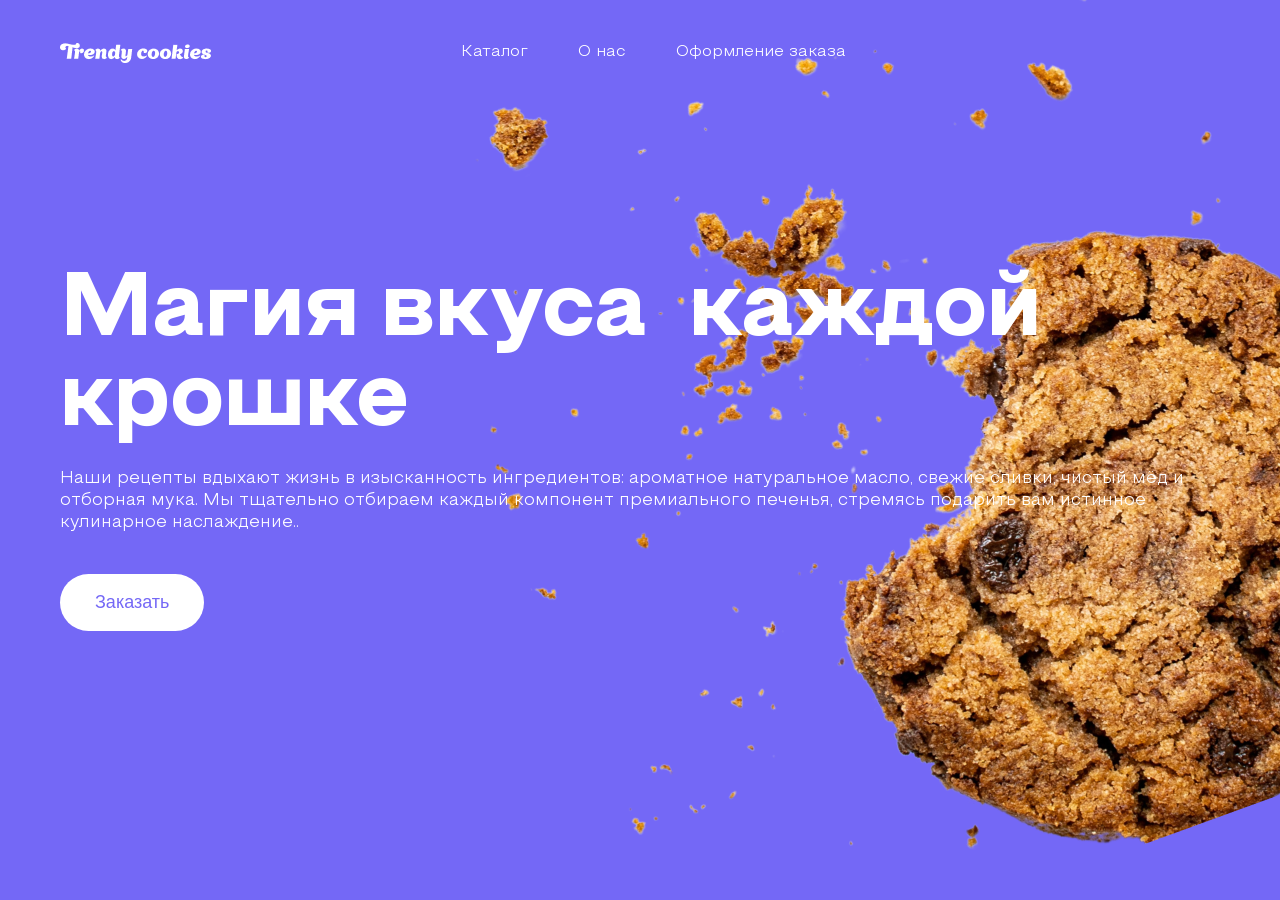
==== indrx.html @ c3c5ad3b "first commit" ====
<html lang="en">
<head>
  <meta charset="UTF-8">
  <meta name="viewport" content="width=device-width, initial-scale=1.0">
  <link rel="stylesheet" href="styles.css">
  <title>Maket</title>
  
</head>
<body>
        <header class="header">
            <div class="container"> 
                <div class="logo">
                    <img src="images/logo.png" alt="Logo"></a>
                  </div>
            <nav class="menu">
                <ul>
                    <li><a href="#">Каталог</a></li>
                    <li><a href="#">О нас</a></li>
                    <li><a href="#">Оформление заказа</a></li>
                </ul>
            </nav>
            <div>
        </header>

        <section class="hero">
            <div class="container">
                <div class="main_info">
                    <h1 class="title">Магия вкуса  каждой крошке</h1>
                    <p class="main-text">Наши рецепты вдыхают жизнь в изысканность ингредиентов: ароматное натуральное масло, свежие сливки, чистый мёд и отборная мука. Мы тщательно отбираем каждый компонент премиального печенья, стремясь подарить вам истинное кулинарное наслаждение..</p>
                   </div>
                   <div class="main_action">
                       <button class="button">Заказать</button>
                   </div>
                   <img src="./images/cookie.png" alt="cookie" class="main-image">
            </div>
        </section>
</body>
</html>
---- styles.css ----
* {
  box-sizing: border-box;
  margin: 0;
  padding: 0;
}
@font-face {
  font-family: 'Steppe-Book';
  src: url('./fonts/Steppe-Book.ttf');
}
@font-face {
  font-family: 'Steppe-ExtraBold' ;
  src: url('./fonts/Steppe-ExtraBold.ttf');
}
body {
  font-family: 'Steppe-Book', sans-serif;
  line-height: 1.6;
  color: white;
  background-color: #7468F6;
}

.header {
  padding: 40px 0;
}

.menu{
  margin-left: 250px;
  
}
.header .container{
  display: flex;
  align-items: center;

}

.container {
  max-width: 1200px;
  margin: 0 auto;
  padding: 0 20px;
}

.logo img {
  width: 151;
  height: 20px;
  vertical-align: bottom;
}

.menu ul{
  list-style-type: none;
  display: flex;
  gap: 50px;
 
}
.menu a{
  text-decoration: none;
  color: #FFFFFF;
  cursor: pointer;
 
}
.menu a:hover{
  border-bottom: 2px solid white;
}

.hero {
 padding-top: 162px;
 padding-bottom: 200ps;
}

.hero .title {
  font-family: 'Steppe-ExtraBold', sans-serif;
  font-size: 90px;
  line-height: 100%;
  color: #FFFFFF;
  margin-bottom: 20px;
}

.hero .main-text {
  min-width: 697px;
  font-size: 17px;
  line-height: 130%;
  color: white;
  margin-bottom: 40px;
}
.main-info{
  max-width: 811px;
}

.hero .button {
  background-color: #fff;
  color: #7468F6;
  padding: 18px 35px;
  text-align: center;
  border-radius: 60px;
  cursor: pointer;
  box-sizing: border-box;
  border: none;
  transition: background-color 0.3s ease;
  font-size: 18px;
}

.hero .button:hover {
  background-color: yellow;
}
.main-image{
  position: absolute;
  top: 0;
  right: 0;
  z-index: -1;
}
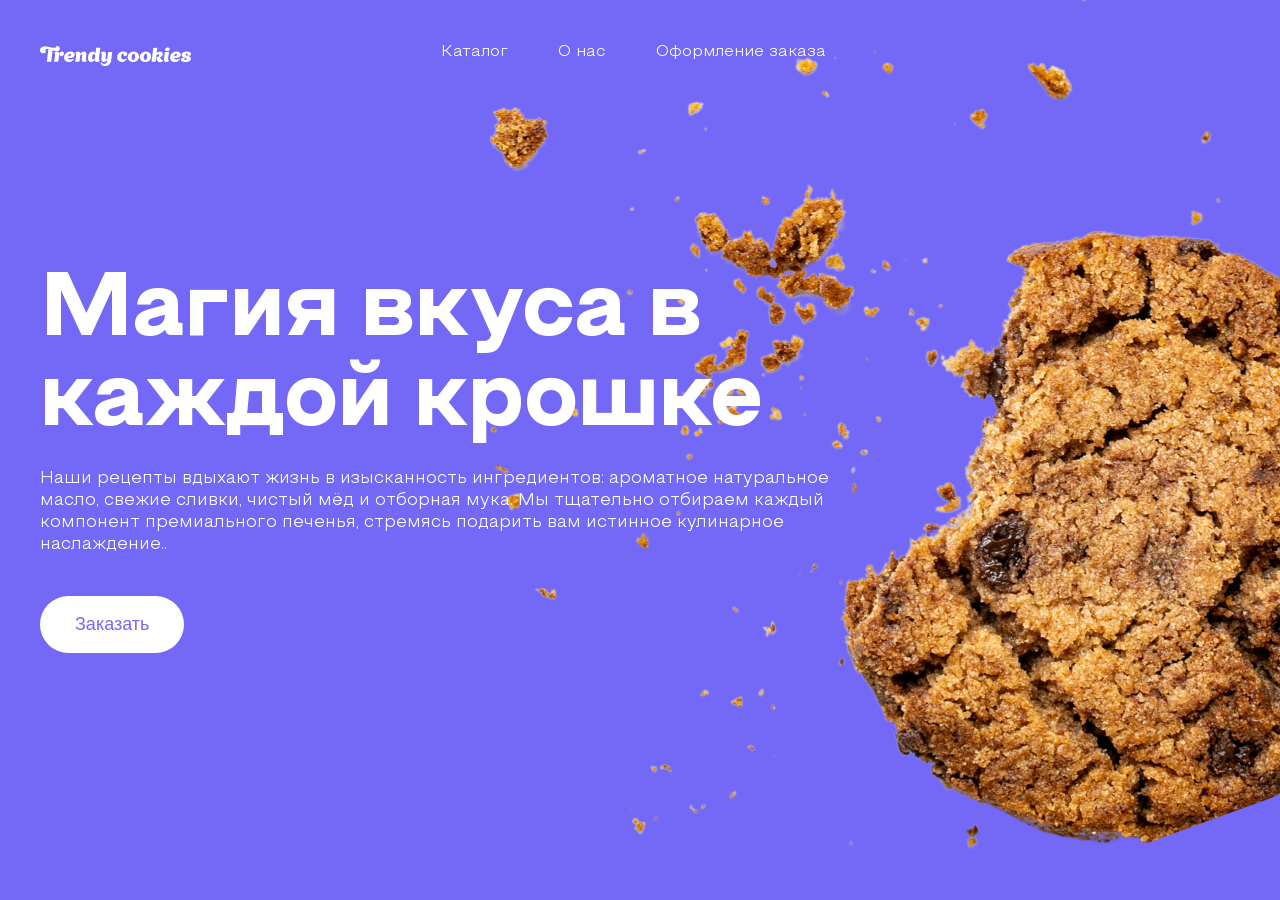
==== commit 04c1da62: "Добавлен новый измениние.md." ====
--- a/indrx.html
+++ b/indrx.html
@@ -1,38 +1,41 @@
+<!DOCTYPE html>
 <html lang="en">
 <head>
   <meta charset="UTF-8">
-  <meta name="viewport" content="width=device-width, initial-scale=1.0">
+  <meta name="description" content="Магия вкуса в каждой крошке - наше премиальное печенье с ароматным натуральным маслом, свежими сливками, чистым медом и отборной мукой.">
+  <meta name="keywords" content="печенье, премиальное, натуральное масло, свежие сливки, чистый мед, отборная мука, заказать, кулинарное наслаждение">
   <link rel="stylesheet" href="styles.css">
-  <title>Maket</title>
-  
+  <title>Магия вкуса в каждой крошке - Премиальное печенье</title>
 </head>
 <body>
-        <header class="header">
-            <div class="container"> 
-                <div class="logo">
-                    <img src="images/logo.png" alt="Logo"></a>
-                  </div>
-            <nav class="menu">
-                <ul>
-                    <li><a href="#">Каталог</a></li>
-                    <li><a href="#">О нас</a></li>
-                    <li><a href="#">Оформление заказа</a></li>
-                </ul>
-            </nav>
-            <div>
-        </header>
+  <header class="header">
+    <div class="header_container"> 
+      <div class="logo">
+        <img src="images/logo.png" alt="Логотип премиального печенья">
+      </div>
+      <nav class="menu">
+        <ul>
+          <li><a href="#">Каталог</a></li>
+          <li><a href="#">О нас</a></li>
+          <li><a href="#">Оформление заказа</a></li>
+        </ul>
+      </nav>
+    </div>
+  </header>
 
-        <section class="hero">
-            <div class="container">
-                <div class="main_info">
-                    <h1 class="title">Магия вкуса  каждой крошке</h1>
-                    <p class="main-text">Наши рецепты вдыхают жизнь в изысканность ингредиентов: ароматное натуральное масло, свежие сливки, чистый мёд и отборная мука. Мы тщательно отбираем каждый компонент премиального печенья, стремясь подарить вам истинное кулинарное наслаждение..</p>
-                   </div>
-                   <div class="main_action">
-                       <button class="button">Заказать</button>
-                   </div>
-                   <img src="./images/cookie.png" alt="cookie" class="main-image">
-            </div>
-        </section>
+  <main class="main">
+    <section class="hero">
+      <div class="main_container">
+        <div class="main_info">
+          <h1 class="title">Магия вкуса в каждой крошке</h1>
+          <p class="main_text">Наши рецепты вдыхают жизнь в изысканность ингредиентов: ароматное натуральное масло, свежие сливки, чистый мёд и отборная мука. Мы тщательно отбираем каждый компонент премиального печенья, стремясь подарить вам истинное кулинарное наслаждение..</p>
+        </div>
+        <div class="main_action">
+          <button class="button">Заказать</button>
+        </div>
+        <img src="./images/cookie.png" alt="Изображение печенья с различными вкусами и ароматами" class="main_image">
+      </div>
+    </section>
+  </main>
 </body>
 </html>
--- a/styles.css
+++ b/styles.css
@@ -26,16 +26,16 @@
   margin-left: 250px;
   
 }
-.header .container{
+.header .header_container{
   display: flex;
   align-items: center;
 
 }
 
-.container {
+.header_container {
   max-width: 1200px;
   margin: 0 auto;
-  padding: 0 20px;
+  
 }
 
 .logo img {
@@ -59,10 +59,13 @@
 .menu a:hover{
   border-bottom: 2px solid white;
 }
-
+.main_container {
+  max-width: 1200px;
+  margin: 0 auto;
+}
 .hero {
  padding-top: 162px;
- padding-bottom: 200ps;
+ padding-bottom: 200px;
 }
 
 .hero .title {
@@ -73,14 +76,14 @@
   margin-bottom: 20px;
 }
 
-.hero .main-text {
+.hero .main_text {
   min-width: 697px;
   font-size: 17px;
   line-height: 130%;
   color: white;
   margin-bottom: 40px;
 }
-.main-info{
+.main_info{
   max-width: 811px;
 }
 
@@ -100,7 +103,7 @@
 .hero .button:hover {
   background-color: yellow;
 }
-.main-image{
+.main_image{
   position: absolute;
   top: 0;
   right: 0;
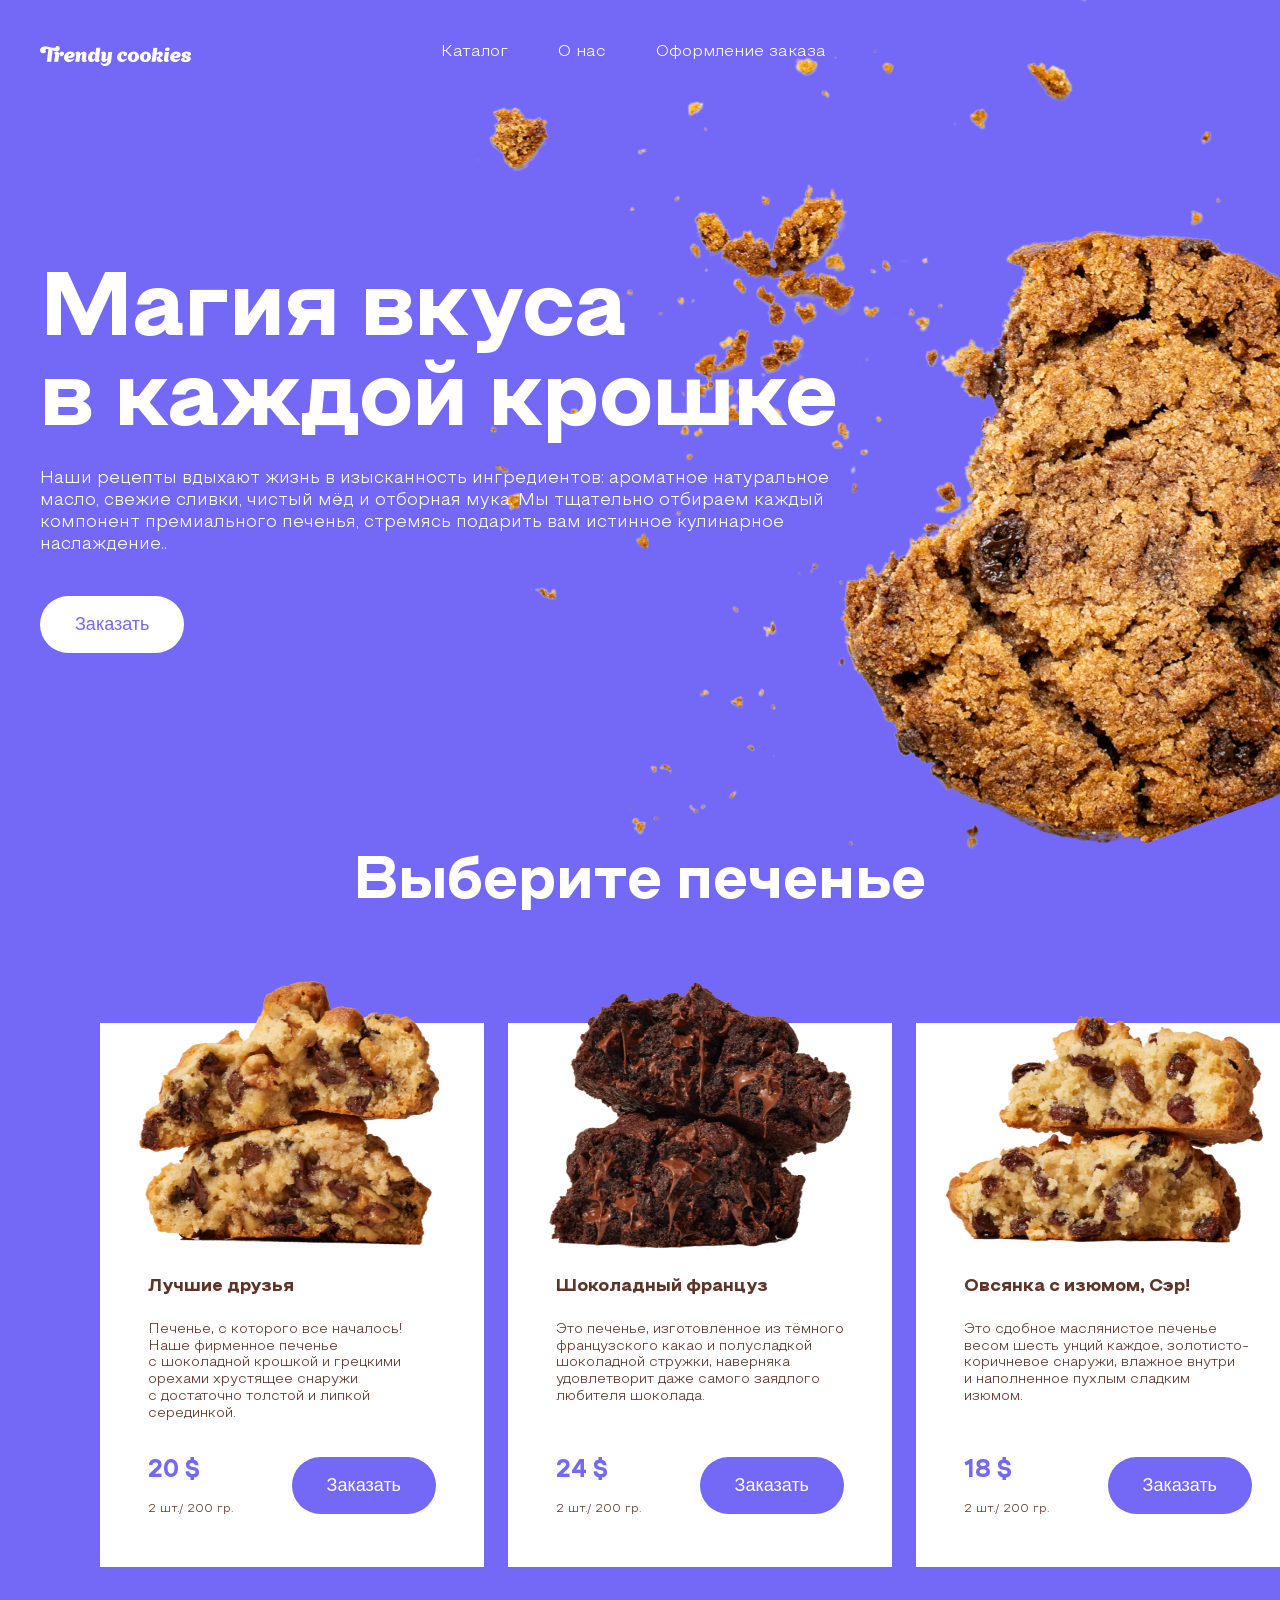
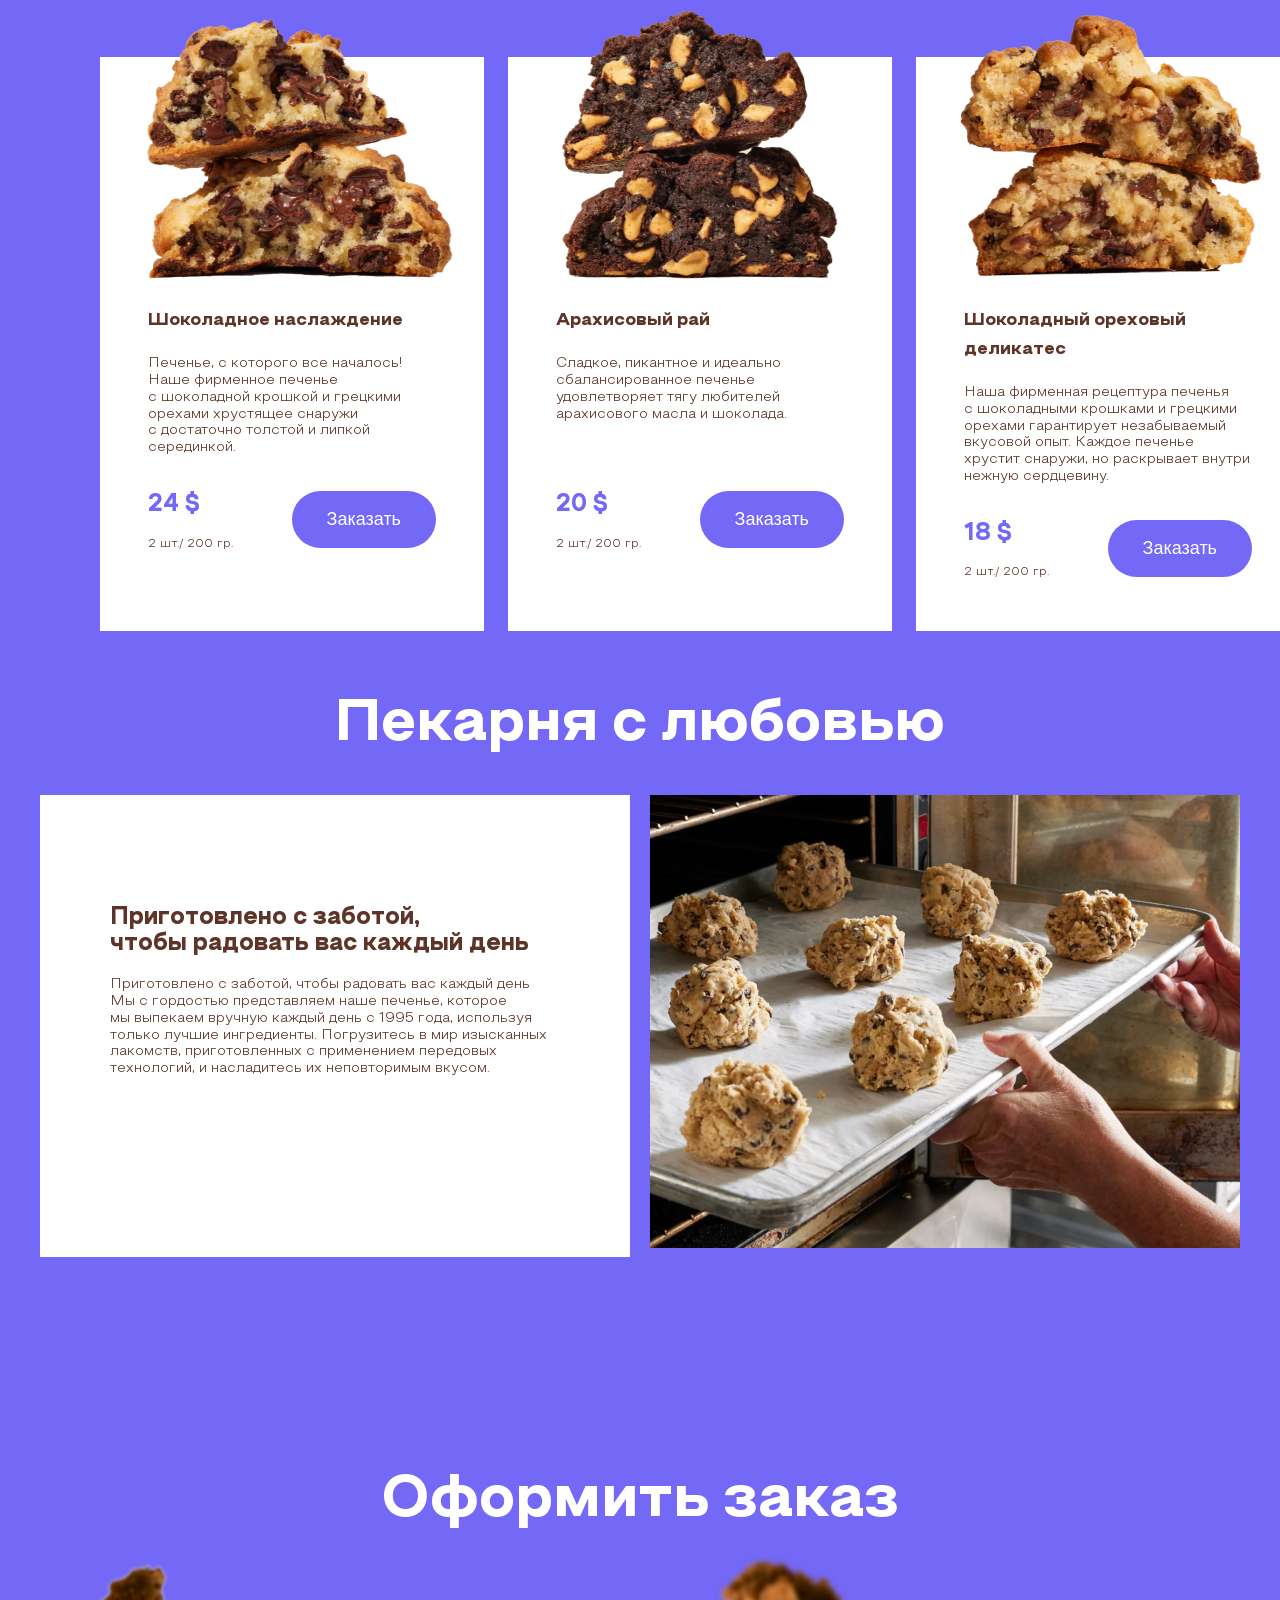
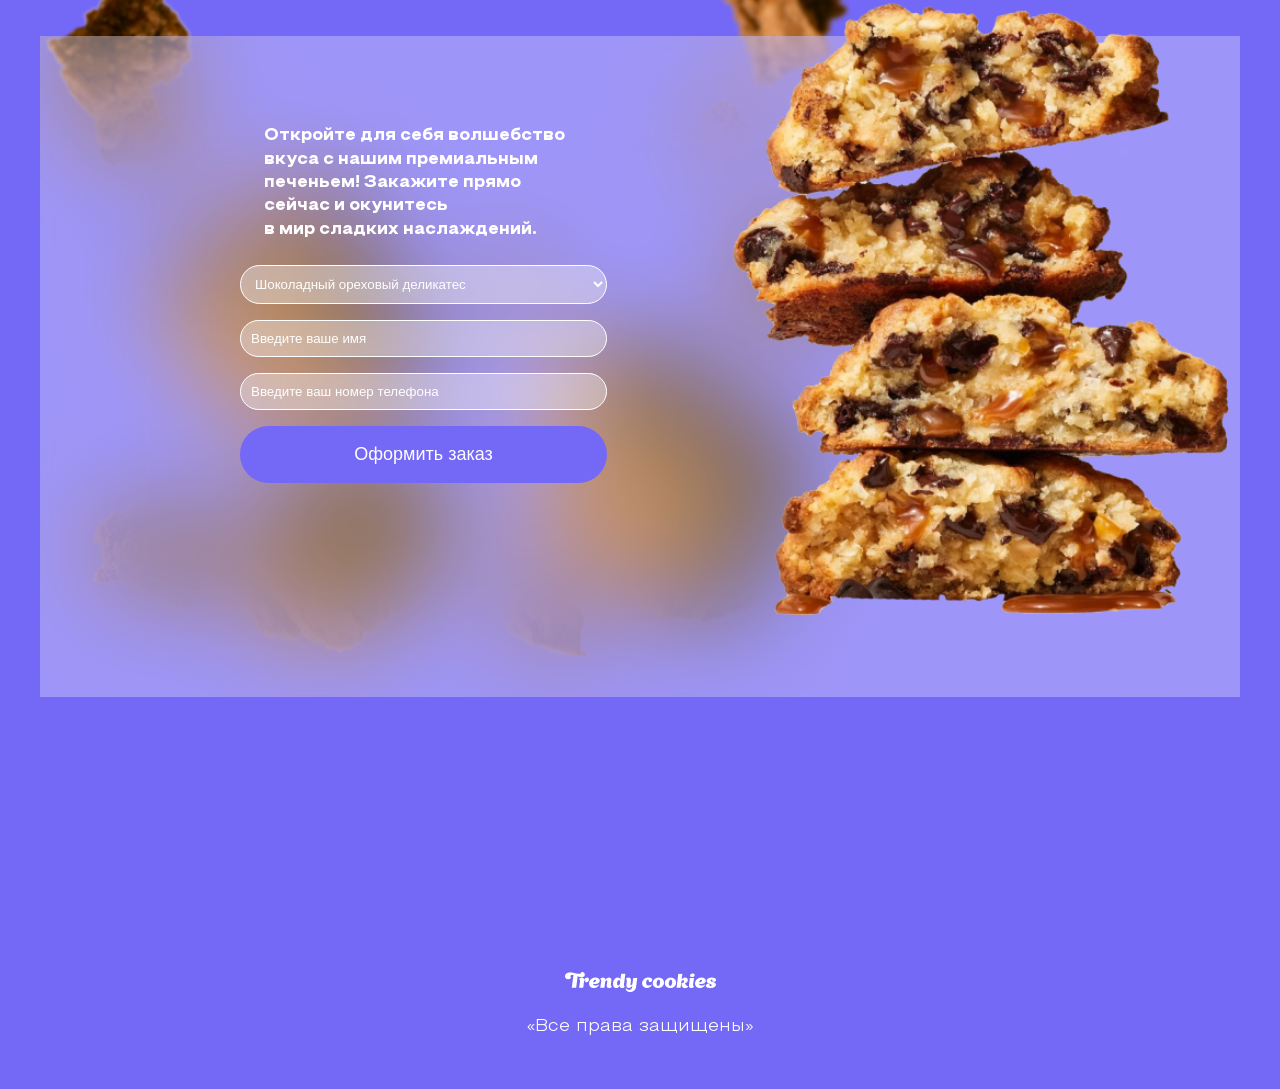
==== commit b40d3265: "second  commit" ====
--- a/indrx.html
+++ b/indrx.html
@@ -1,5 +1,5 @@
 <!DOCTYPE html>
-<html lang="en">
+<html lang="ru-RU">
 <head>
   <meta charset="UTF-8">
   <meta name="description" content="Магия вкуса в каждой крошке - наше премиальное печенье с ароматным натуральным маслом, свежими сливками, чистым медом и отборной мукой.">
@@ -27,7 +27,7 @@
     <section class="hero">
       <div class="main_container">
         <div class="main_info">
-          <h1 class="title">Магия вкуса в каждой крошке</h1>
+          <h1 class="title">Магия вкуса <br>в каждой крошке</h1>
           <p class="main_text">Наши рецепты вдыхают жизнь в изысканность ингредиентов: ароматное натуральное масло, свежие сливки, чистый мёд и отборная мука. Мы тщательно отбираем каждый компонент премиального печенья, стремясь подарить вам истинное кулинарное наслаждение..</p>
         </div>
         <div class="main_action">
@@ -36,6 +36,170 @@
         <img src="./images/cookie.png" alt="Изображение печенья с различными вкусами и ароматами" class="main_image">
       </div>
     </section>
+
+
+    <section class="products">
+      <div class="products-container">
+        <h2 class="common-title">Выберите печенье</h2>
+        <div class="products-items">
+             <div class="products-item">
+            <div class="products-item-image">
+              <img src="./images/1.png" alt="Лучшие друзья печенье">
+            </div>
+            <div class="products-item-details">
+              <h3 class="products-item-title">Лучшие друзья</h3>
+              <p class="products-item-text">Печенье, с которого все началось! Наше фирменное печенье с шоколадной крошкой и грецкими орехами хрустящее снаружи с достаточно толстой и липкой серединкой.</p>
+              <div class="products-item-extra">
+                <div class="products-item-info">
+                  <div class="products-item-price">20 $</div>
+                  <div class="products-item-weight">2 шт./ 200 гр.</div>
+                </div>
+                <button class="order-button">Заказать</button>
+              </div>
+            </div>
+             </div>
+
+             <div class="products-item">
+              <div class="products-item-image">
+                <img src="./images/2.png" alt="Лучшие друзья печенье">
+              </div>
+              <div class="products-item-details">
+                <h3 class="products-item-title">Шоколадный француз</h3>
+                <p class="products-item-text">Это печенье, изготовленное из тёмного французского какао и полусладкой шоколадной стружки, наверняка удовлетворит даже самого заядлого любителя шоколада.
+                </p>
+                <div class="products-item-extra">
+                  <div class="products-item-info">
+                    <div class="products-item-price">24 $</div>
+                    <div class="products-item-weight">2 шт./ 200 гр.</div>
+                  </div>
+                  <button class="order-button">Заказать</button>
+                </div>
+              </div>
+             </div>
+
+             <div class="products-item">
+                <div class="products-item-image">
+                  <img src="./images/3.png" alt="Лучшие друзья печенье">
+                </div>
+                <div class="products-item-details">
+                  <h3 class="products-item-title">Овсянка с изюмом, Сэр!</h3>
+                  <p class="products-item-text">Это сдобное маслянистое печенье весом шесть унций каждое, золотисто-коричневое снаружи, влажное внутри и наполненное пухлым сладким изюмом.</p>
+                  <div class="products-item-extra">
+                    <div class="products-item-info">
+                      <div class="products-item-price">18 $</div>
+                      <div class="products-item-weight">2 шт./ 200 гр.</div>
+                    </div>
+                    <button class="order-button">Заказать</button>
+                  </div>
+                </div>
+             </div>
+
+             <div class="products-item">
+                  <div class="products-item-image">
+                    <img src="./images/4.png" alt="Лучшие друзья печенье">
+                  </div>
+                  <div class="products-item-details">
+                    <h3 class="products-item-title">Шоколадное наслаждение</h3>
+                    <p class="products-item-text">Печенье, с которого все началось! Наше фирменное печенье с шоколадной крошкой и грецкими орехами хрустящее снаружи с достаточно толстой и липкой серединкой.</p>
+                    <div class="products-item-extra">
+                      <div class="products-item-info">
+                        <div class="products-item-price">24 $</div>
+                        <div class="products-item-weight">2 шт./ 200 гр.</div>
+                      </div>
+                      <button class="order-button">Заказать</button>
+                    </div>
+                  </div>
+             </div>
+
+             <div class="products-item">
+                    <div class="products-item-image">
+                      <img src="./images/5.png" alt="Лучшие друзья печенье">
+                    </div>
+                    <div class="products-item-details">
+                      <h3 class="products-item-title">Арахисовый рай</h3>
+                      <p class="products-item-text"> Сладкое, пикантное и идеально сбалансированное печенье удовлетворяет тягу любителей арахисового масла и шоколада.</p>
+                      <div class="products-item-extra">
+                        <div class="products-item-info">
+                          <div class="products-item-price">20 $</div>
+                          <div class="products-item-weight">2 шт./ 200 гр.</div>
+                        </div>
+                        <button class="order-button">Заказать</button>
+                      </div>
+                    </div>
+             </div>
+
+             <div class="products-item">
+                      <div class="products-item-image">
+                        <img src="./images/6.png" alt="Лучшие друзья печенье">
+                      </div>
+                      <div class="products-item-details">
+                        <h3 class="products-item-title">Шоколадный ореховый деликатес</h3>
+                        <p class="products-item-text">Наша фирменная рецептура печенья с шоколадными крошками и грецкими орехами гарантирует незабываемый вкусовой опыт. Каждое печенье хрустит снаружи, но раскрывает внутри нежную сердцевину.</p>
+                        <div class="products-item-extra">
+                          <div class="products-item-info">
+                            <div class="products-item-price">18 $</div>
+                            <div class="products-item-weight">2 шт./ 200 гр.</div>
+                          </div>
+                          <button class="order-button">Заказать</button>
+                        </div>
+                      </div>
+             </div>
+
+        </div>
+      </div>
+    </section>
+
+    <section class="products-love">
+        <div class="products-container">
+          <h2  class="common-title"> Пекарня с любовью</h2>
+          <div class="products-love-items">
+            <div class="products-item-white">
+              <h3 class="products-love-item-title">Приготовлено с заботой, чтобы радовать вас каждый день</h3>
+              <p class="products-item-text">Приготовлено с заботой, чтобы радовать вас каждый день
+                Мы с гордостью представляем наше печенье, которое мы выпекаем вручную каждый день с 1995 года, используя только лучшие ингредиенты. Погрузитесь в мир изысканных лакомств, приготовленных с применением передовых технологий, и насладитесь их неповторимым вкусом.</p>
+            </div>
+            <div "products-item-image">
+              <img src="./images/love.png" alt="love">
+            </div>
+          </div>
+      </div>
+    </section>
+
+    <section class="products-formit">
+      <div class="products-order">
+        <h2 class="common-title">Оформить заказ</h2>
+        <img src="./images/breadcrumbs.png" alt="breadcrumbs" class="breadcrumbs-bg">
+        <div class="formit">
+          <form class="formit-action" action="/submit" method="post">
+            <p class="oder-form_text">
+              Откройте для себя волшебство вкуса с нашим премиальным печеньем! Закажите прямо сейчас и окунитесь в мир сладких наслаждений. 
+            </p>
+            <select class="name-product" name="product" id="product">
+              <option value="chocolate_oreo">Шоколадный ореховый деликатес</option>
+              <option value="best_friends">Лучшие друзья</option>
+              <option value="french_chocolate">Шоколадный француз</option>
+              <option value="oatmeal_with_raisins">Овсянка с изюмом, Сэр!</option>
+              <option value="chocolate_indulgence">Шоколадное наслаждение</option>
+              <option value="peanut_butter_paradise">Арахисовый рай</option>
+            </select>
+            <input type="text" name="name" id="name" required placeholder="Введите ваше имя">
+            <input type="tel" name="phone" id="phone" required placeholder="Введите ваш номер телефона">
+            <button type="submit">Оформить заказ</button>
+          </form>
+          <img src="./images/order.png" alt="love" class="main_images_oder">
+        </div>
+      </div>
+    </section>
+    <footer>
+      <div class="footer">
+        <div class="footer-logo">
+          <img src="./images/logo.png" alt="Логотип премиального печенья">
+        </div>
+        <div class="footer-text">
+          <span>«Все права защищены»</span>
+        </div>
+      </div>
+    </footer>
   </main>
 </body>
 </html>
--- a/styles.css
+++ b/styles.css
@@ -17,7 +17,13 @@
   color: white;
   background-color: #7468F6;
 }
-
+.common-title{
+  font-family: 'Steppe-ExtraBold' ,  sans-serif;
+  font-size: 60px;
+  line-height: 100%;
+  display: flex;
+  justify-content: center;
+}
 .header {
   padding: 40px 0;
 }
@@ -108,4 +114,208 @@
   top: 0;
   right: 0;
   z-index: -1;
+}
+.products{
+  padding: 0 100px;
+}
+.products-container {
+  max-width: 1200px;
+  margin: 0 auto;
+}
+.products-items{
+  display: grid;
+  grid-template-columns: repeat(3, 384px);
+  gap: 90px 24px;
+  margin-top: 110px;
+}
+.products-item{
+  background-color: white;
+  color: #5D3427;
+  padding: 24px;
+}
+.products-item-image{
+  height: 202px;
+  text-align: center;
+}
+.products-item-image img{
+  height: 272px;
+  top: -70px;
+  position: relative;
+  max-width: 100%;
+}
+.products-item-details{
+  padding: 24px;
+}
+.products-item-price{
+  color:#7468F6;
+  font-family: 'Steppe-ExtraBold' ,  sans-serif;
+  font-size: 24px;
+  margin-bottom: 10px;
+}
+.products-item-title{
+  font-size: 18px;
+  font-family: 'Steppe-ExtraBold' ,  sans-serif;
+  margin-bottom: 20px;
+  }
+.products-item-text{
+  height: 110px;
+  font-size: 14px;
+  line-height: 120%;
+  margin-bottom: 20px;
+}
+.products-item-extra{
+  display: flex;
+  justify-content: space-between;
+  align-items: center;
+}
+.products-item-weight{
+  font-size: 12px;
+}
+.oder-form_text{
+  color: #FFFFFF;
+  padding: 24px;
+}
+
+.order-button {
+  background-color:#7468F6;
+  color: #fff;
+  padding: 18px 35px;
+  text-align: center;
+  border-radius: 60px;
+  cursor: pointer;
+  box-sizing: border-box;
+  border: none;
+  transition: background-color 0.3s ease;
+  font-size: 18px;
+}
+
+.order-button:hover {
+  background-color: rgb(123, 0, 255);
+}
+
+.products-love-items{
+  display: flex;
+  gap: 20px;
+  margin-top: 40px;
+}
+.products-love-item{
+  width: 590px;
+  height: 453px;
+}
+
+.products-love{
+  padding: 64px 0 150px 0;
+}
+.products-love-item-title{
+  font-family: 'Steppe-ExtraBold' ,  sans-serif;
+  line-height: 110%;
+  font-size: 24px;
+  margin-bottom: 20px;
+}
+.products-item-white{
+  background-color: #fff;
+  padding: 110px 70px;
+  box-sizing: border-box;
+  color: #5D3427;
+}
+.products-formit .products-order{
+  position: relative;
+}
+.products-order{
+  max-width: 1200px;
+  margin: 0 auto;
+ 
+}
+.products-formit{
+  padding: 64px 0 150px 0;
+}
+.formit {
+  display: flex;
+  gap: 10%;
+  color: #5D3427;
+  padding: 24px 0;
+  margin-top: 105px;
+  background-color: rgb(255 255 255 / 30%);
+  backdrop-filter: blur(50px);
+  display: flex;
+}
+.formit-action{
+  margin-left: 200px;
+  max-width: 367px;
+  padding: 40px 0 40px 0;
+  
+  
+
+}
+.main_images{
+  height: 272px;
+  top: -70px;
+  position: relative;
+  max-width: 100%;
+}
+::placeholder{
+  color: #FFFFFF;
+}
+.name-product{
+margin-right: 10px;
+}
+
+select, input[type="text"], input[type="tel"] {
+  width: 100%;
+  padding: 10px;
+  border: 1px solid white ;
+  margin-bottom: 16px;
+  border-radius: 60px;
+  border-color: #FFFFFF;
+  background-color: rgb(255 255 255 / 30%);
+  backdrop-filter: blur(50px);
+  color: #FFFFFF;
+}
+
+button[type="submit"] {
+  background-color: #7468F6;
+  color: #FFFFFF;
+  padding: 18px 35px;
+  text-align: center;
+  border-radius: 60px;
+  cursor: pointer;
+  box-sizing: border-box;
+  border: none;
+  transition: background-color 0.3s ease;
+  font-size: 18px;
+  width: 100%;
+}
+
+button[type="submit"]:hover {
+  background-color: #7468F6;
+}
+.main_images_oder{
+  width: 559px;
+  top: -58px;
+  position: relative;
+}
+.oder-form_text{
+  font-family: 'Steppe-ExtraBold' ,  sans-serif;
+  font-size: 18px;
+  line-height: 130%;
+}
+.breadcrumbs-bg{
+  position: absolute;
+  top: 0;
+  right: calc(100% - 810px);
+  z-index: -1;
+}
+.footer{
+  padding: 125px 0 50px;
+  text-align: center;
+}
+.footer-log{
+    width: 151;
+    height: 20px;
+    vertical-align: bottom;
+}
+.footer-text{
+  margin-top: 14px;
+  font-size: 18px;
+  line-height: 130%;
 }
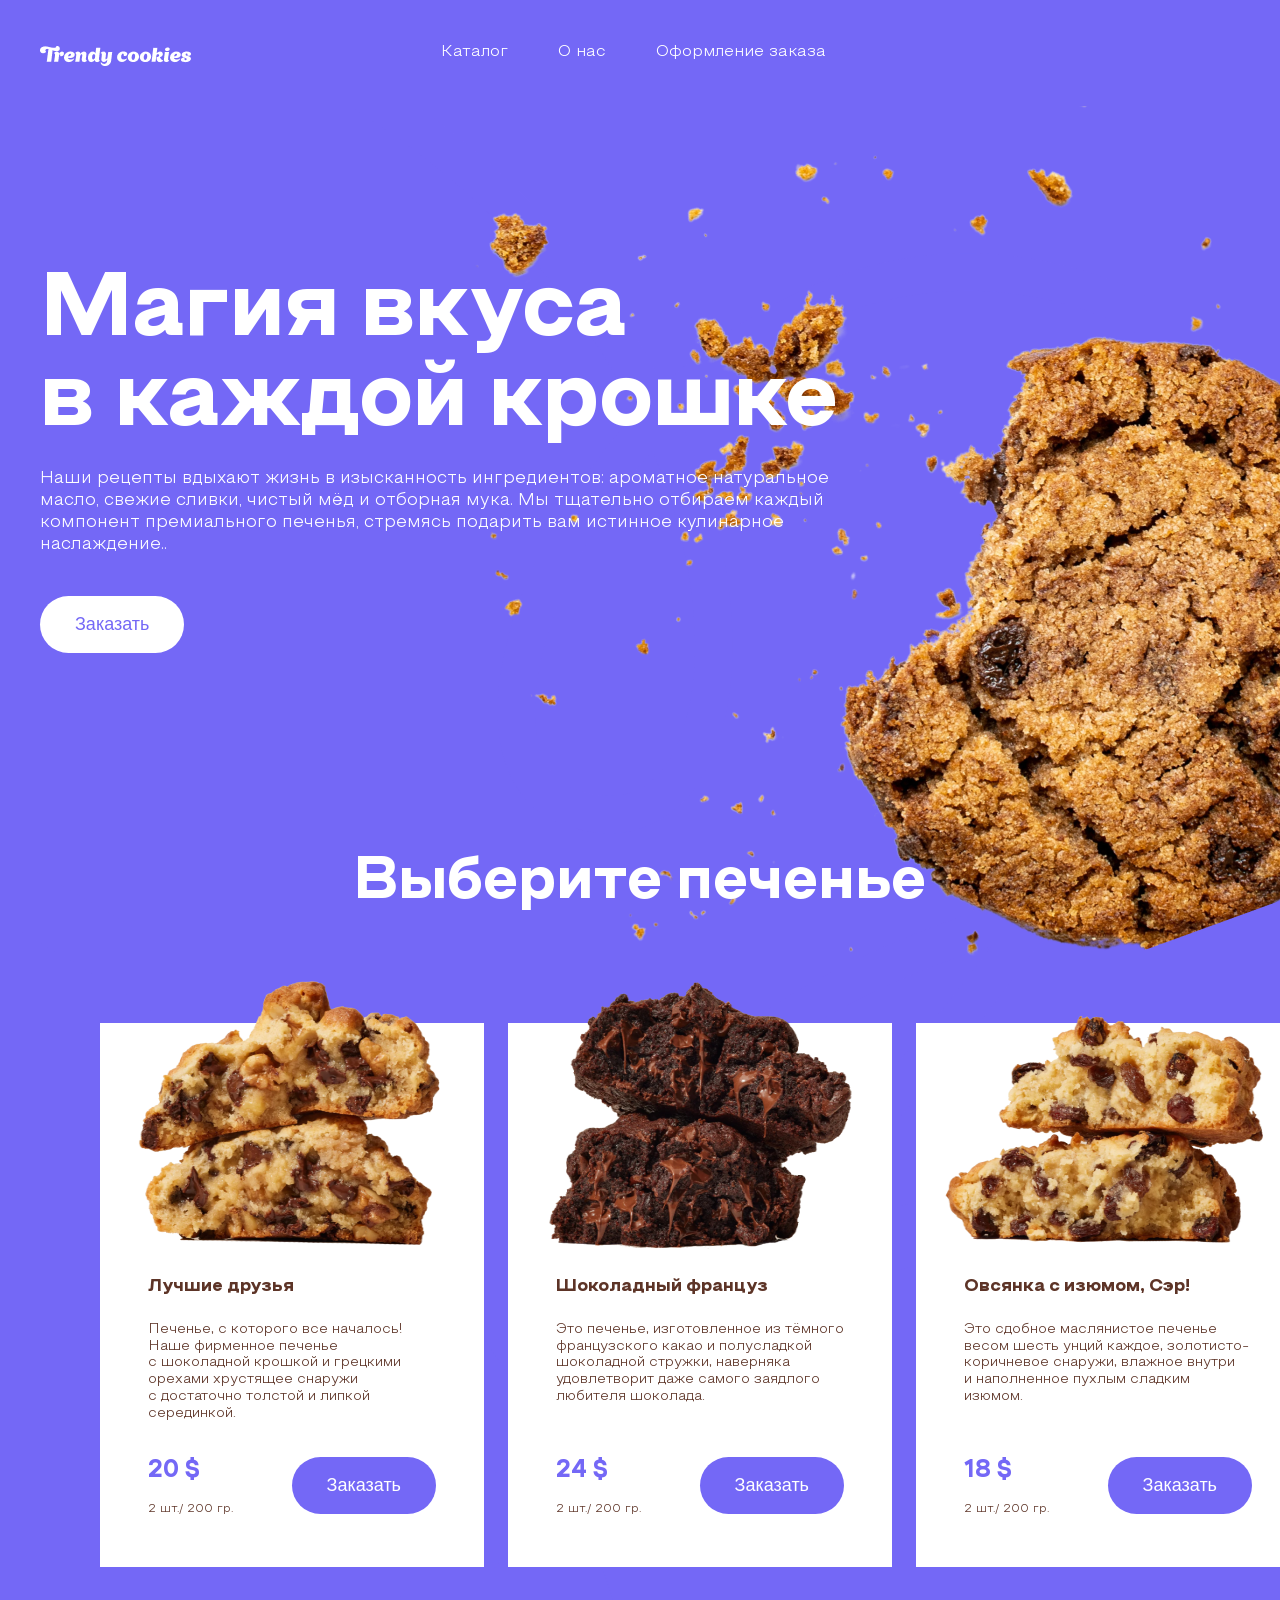
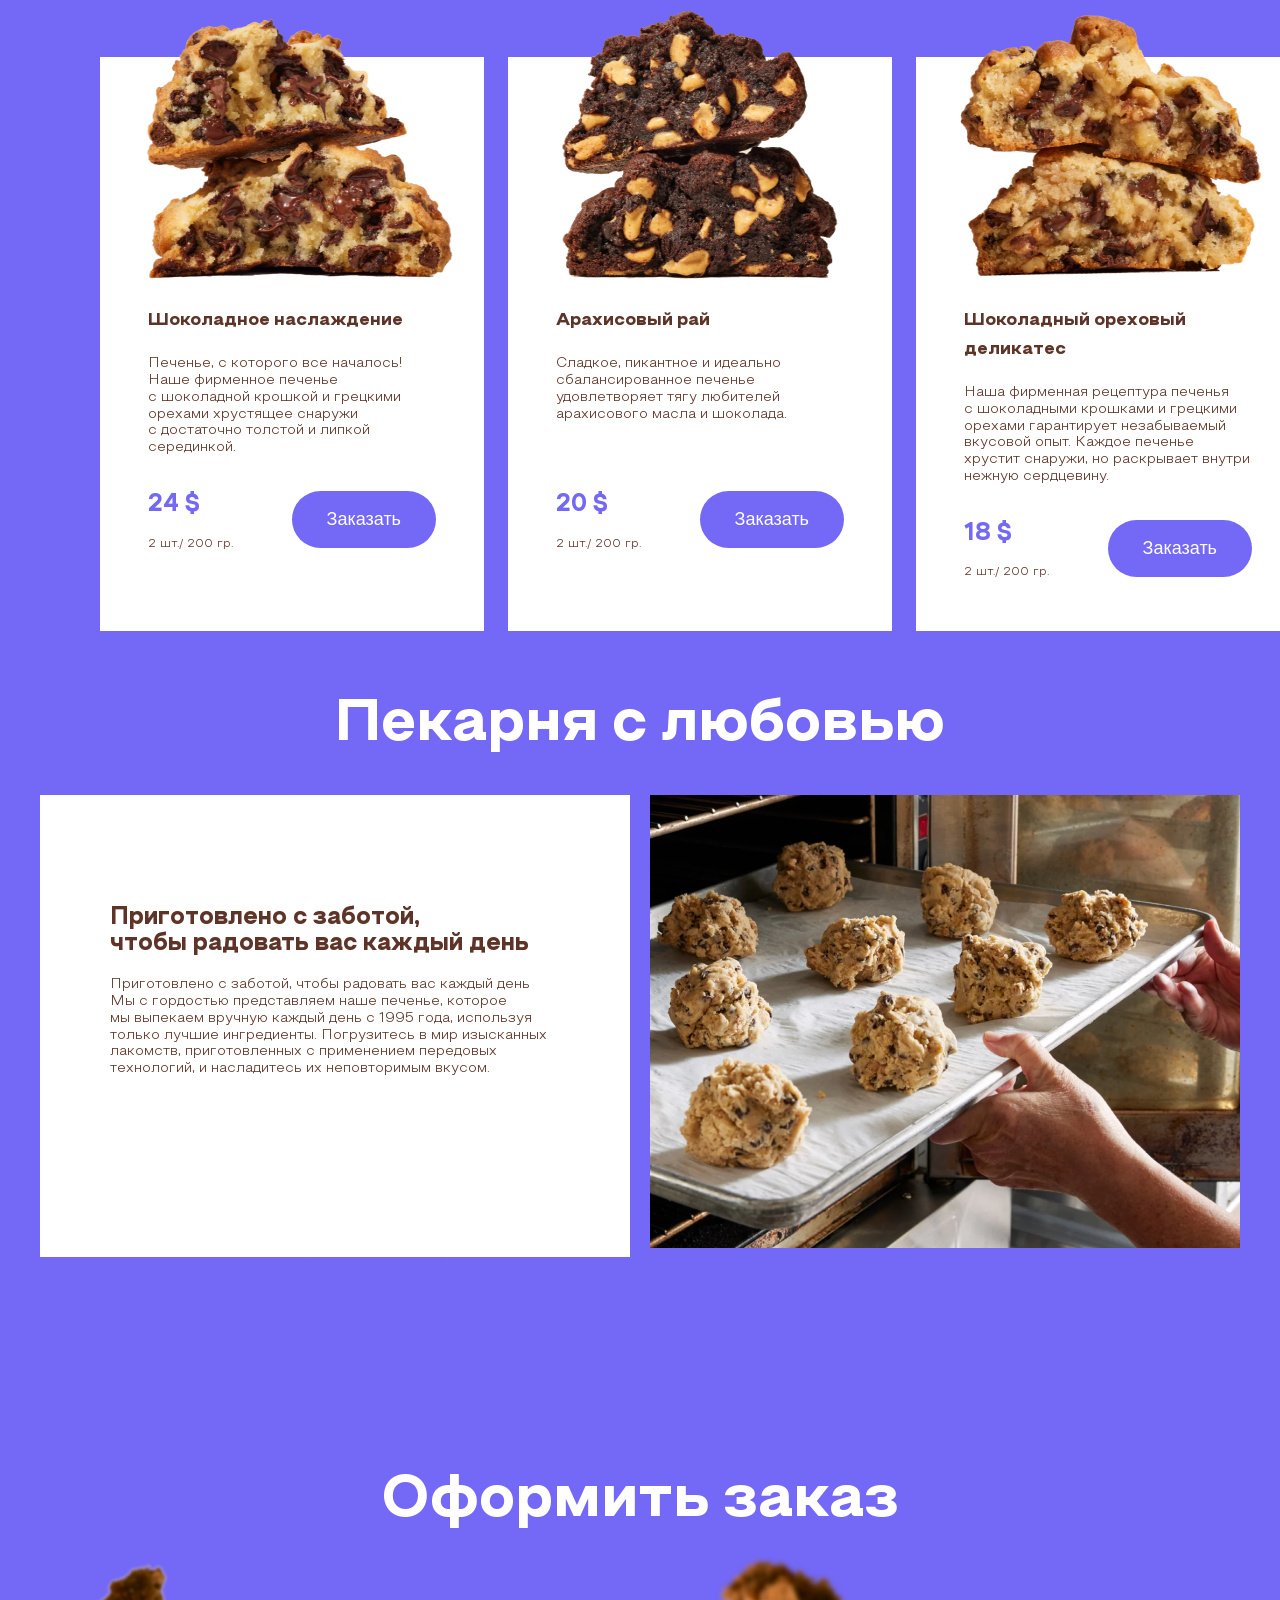
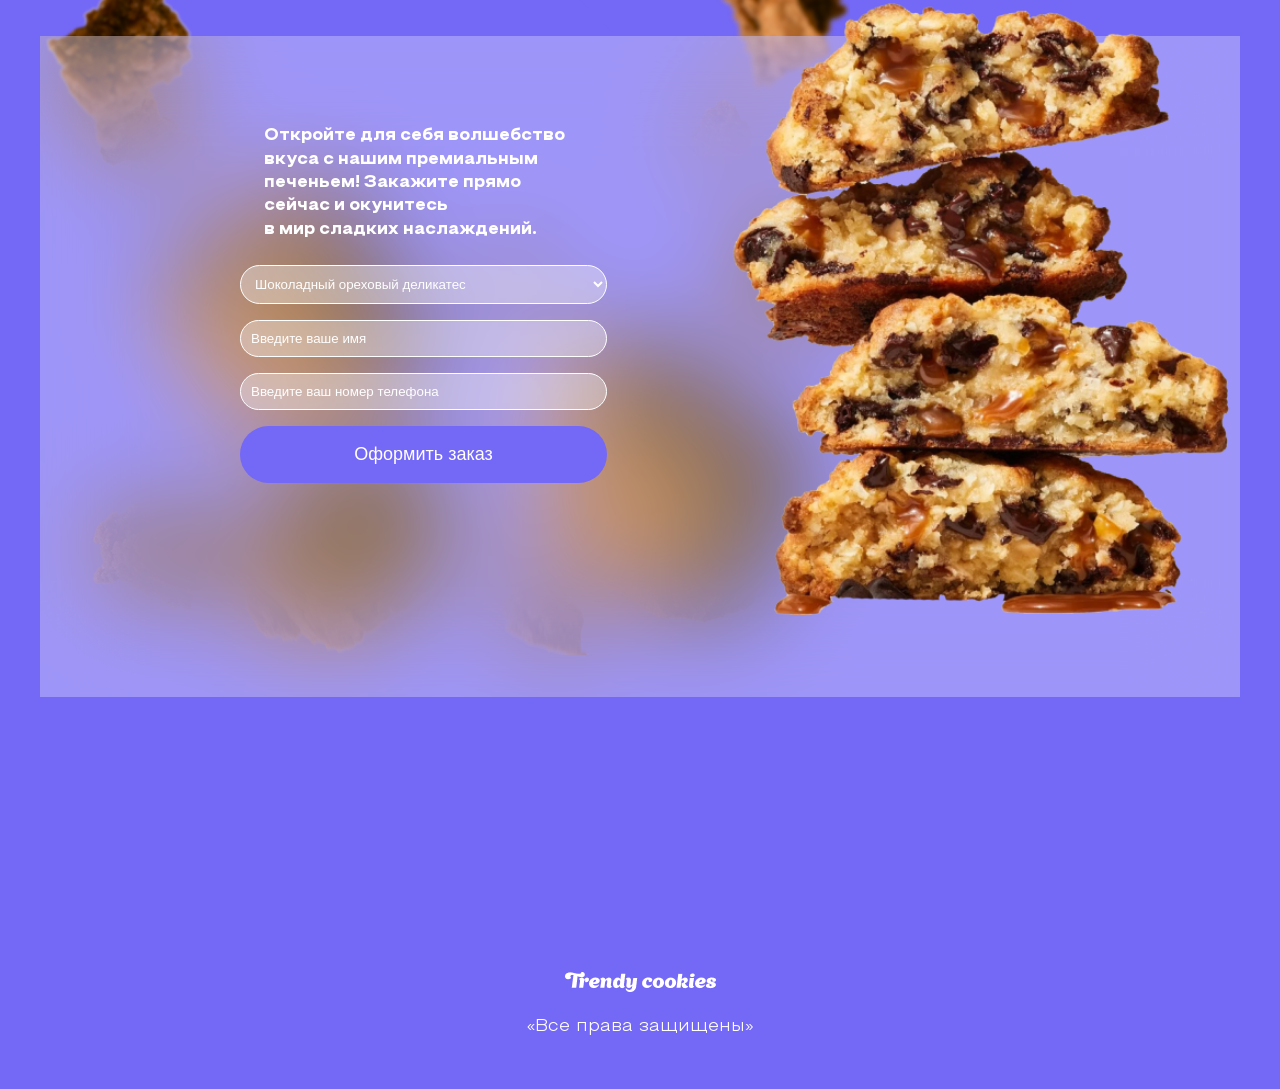
==== commit 07bc1887: "first commit" ====
--- a/indrx.html
+++ b/indrx.html
@@ -26,6 +26,7 @@
   <main class="main">
     <section class="hero">
       <div class="main_container">
+        <img src="images/line1.png" alt="line" class="line1">
         <div class="main_info">
           <h1 class="title">Магия вкуса <br>в каждой крошке</h1>
           <p class="main_text">Наши рецепты вдыхают жизнь в изысканность ингредиентов: ароматное натуральное масло, свежие сливки, чистый мёд и отборная мука. Мы тщательно отбираем каждый компонент премиального печенья, стремясь подарить вам истинное кулинарное наслаждение..</p>
@@ -40,6 +41,7 @@
 
     <section class="products">
       <div class="products-container">
+        <img src="images/line2.png" alt="line"  class="line2">
         <h2 class="common-title">Выберите печенье</h2>
         <div class="products-items">
              <div class="products-item">
@@ -166,6 +168,7 @@
     </section>
 
     <section class="products-formit">
+      <img src="./images/line3.png" alt="line"  class="line3">
       <div class="products-order">
         <h2 class="common-title">Оформить заказ</h2>
         <img src="./images/breadcrumbs.png" alt="breadcrumbs" class="breadcrumbs-bg">
--- a/styles.css
+++ b/styles.css
@@ -64,6 +64,10 @@
 }
 .menu a:hover{
   border-bottom: 2px solid white;
+}
+.main{
+  position: relative;
+  overflow: hidden;
 }
 .main_container {
   max-width: 1200px;
@@ -117,6 +121,7 @@
 }
 .products{
   padding: 0 100px;
+  position: relative;
 }
 .products-container {
   max-width: 1200px;
@@ -228,6 +233,7 @@
 }
 .products-formit{
   padding: 64px 0 150px 0;
+  position: relative;
 }
 .formit {
   display: flex;
@@ -318,4 +324,22 @@
   margin-top: 14px;
   font-size: 18px;
   line-height: 130%;
-}+}
+.line1{
+  position: absolute;
+  z-index: -1;
+  top: 0;
+  left: calc(100% - 960px);
+}
+.line2{
+  position: absolute;
+  z-index: -1;
+  top: -40;
+  left: 0;
+}
+.line3{
+  position: absolute;
+  z-index: -1;
+  top: -920px;
+  left: 0;
+}
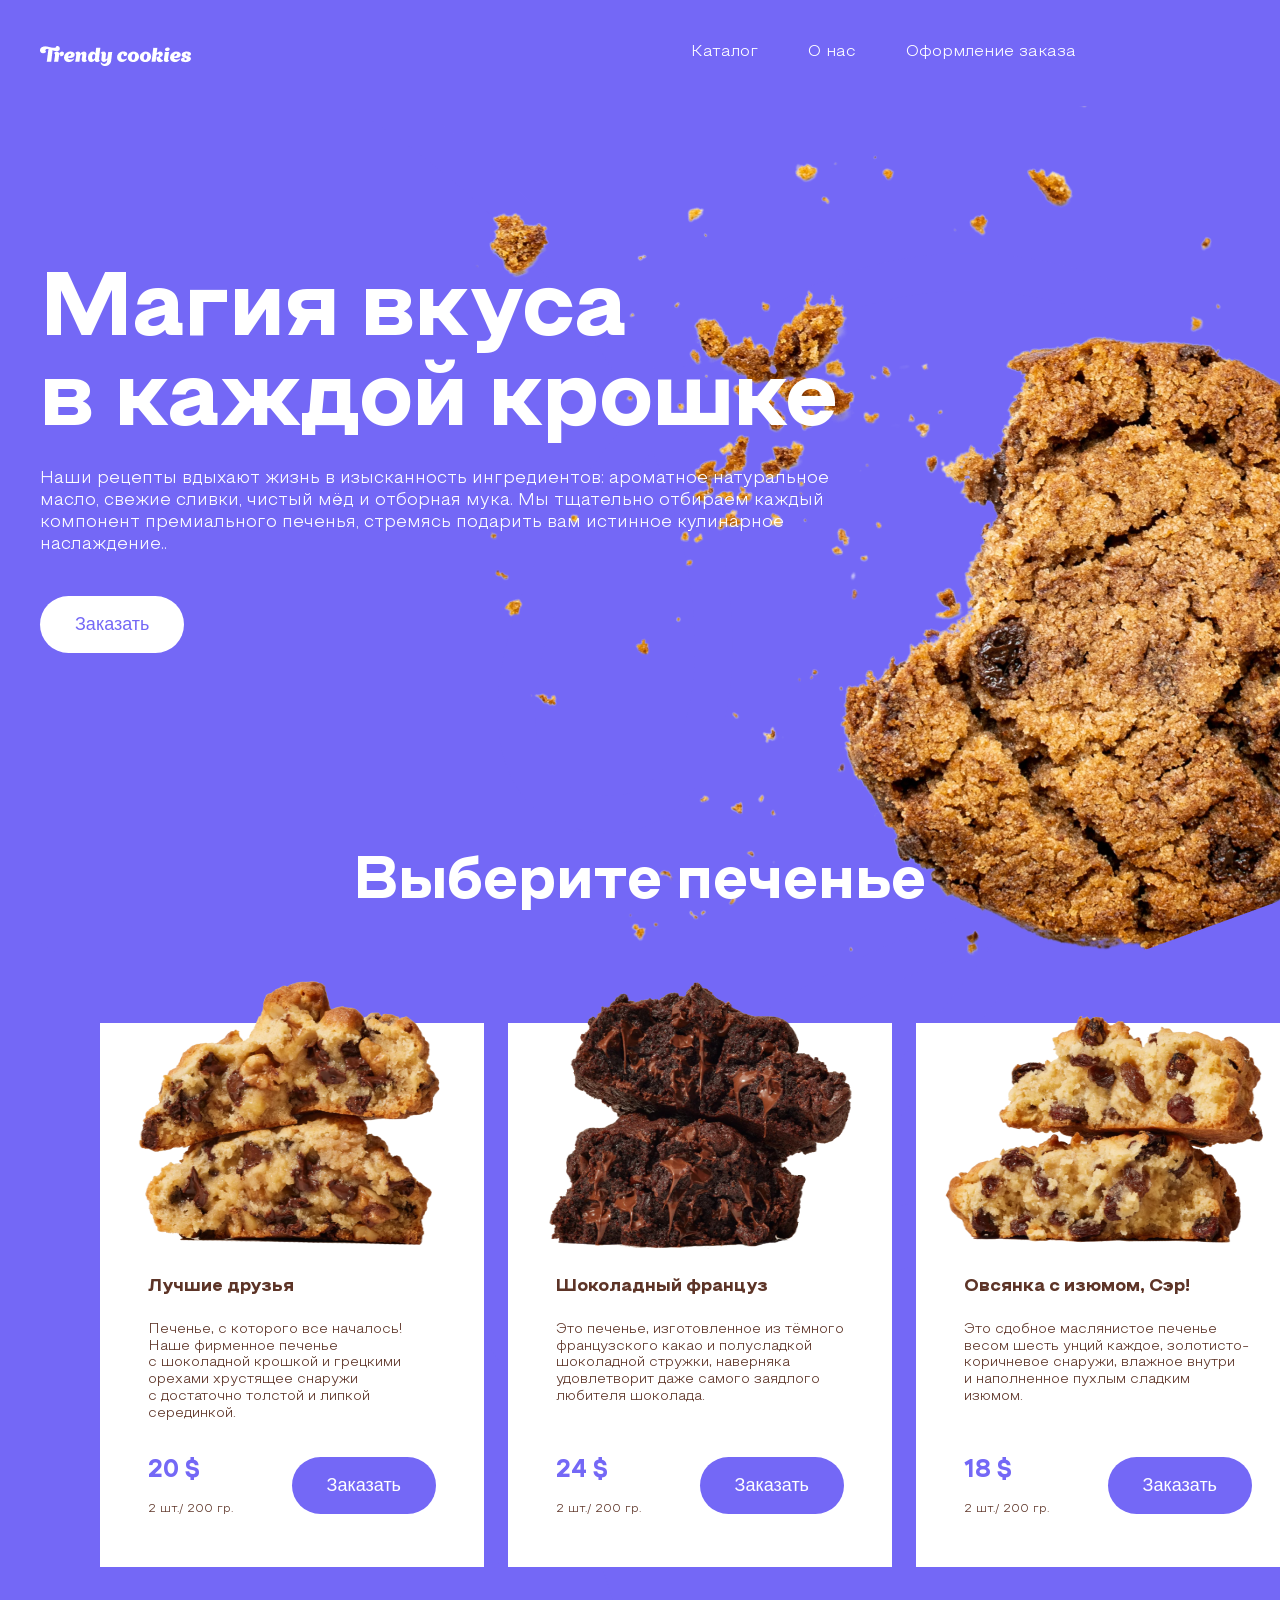
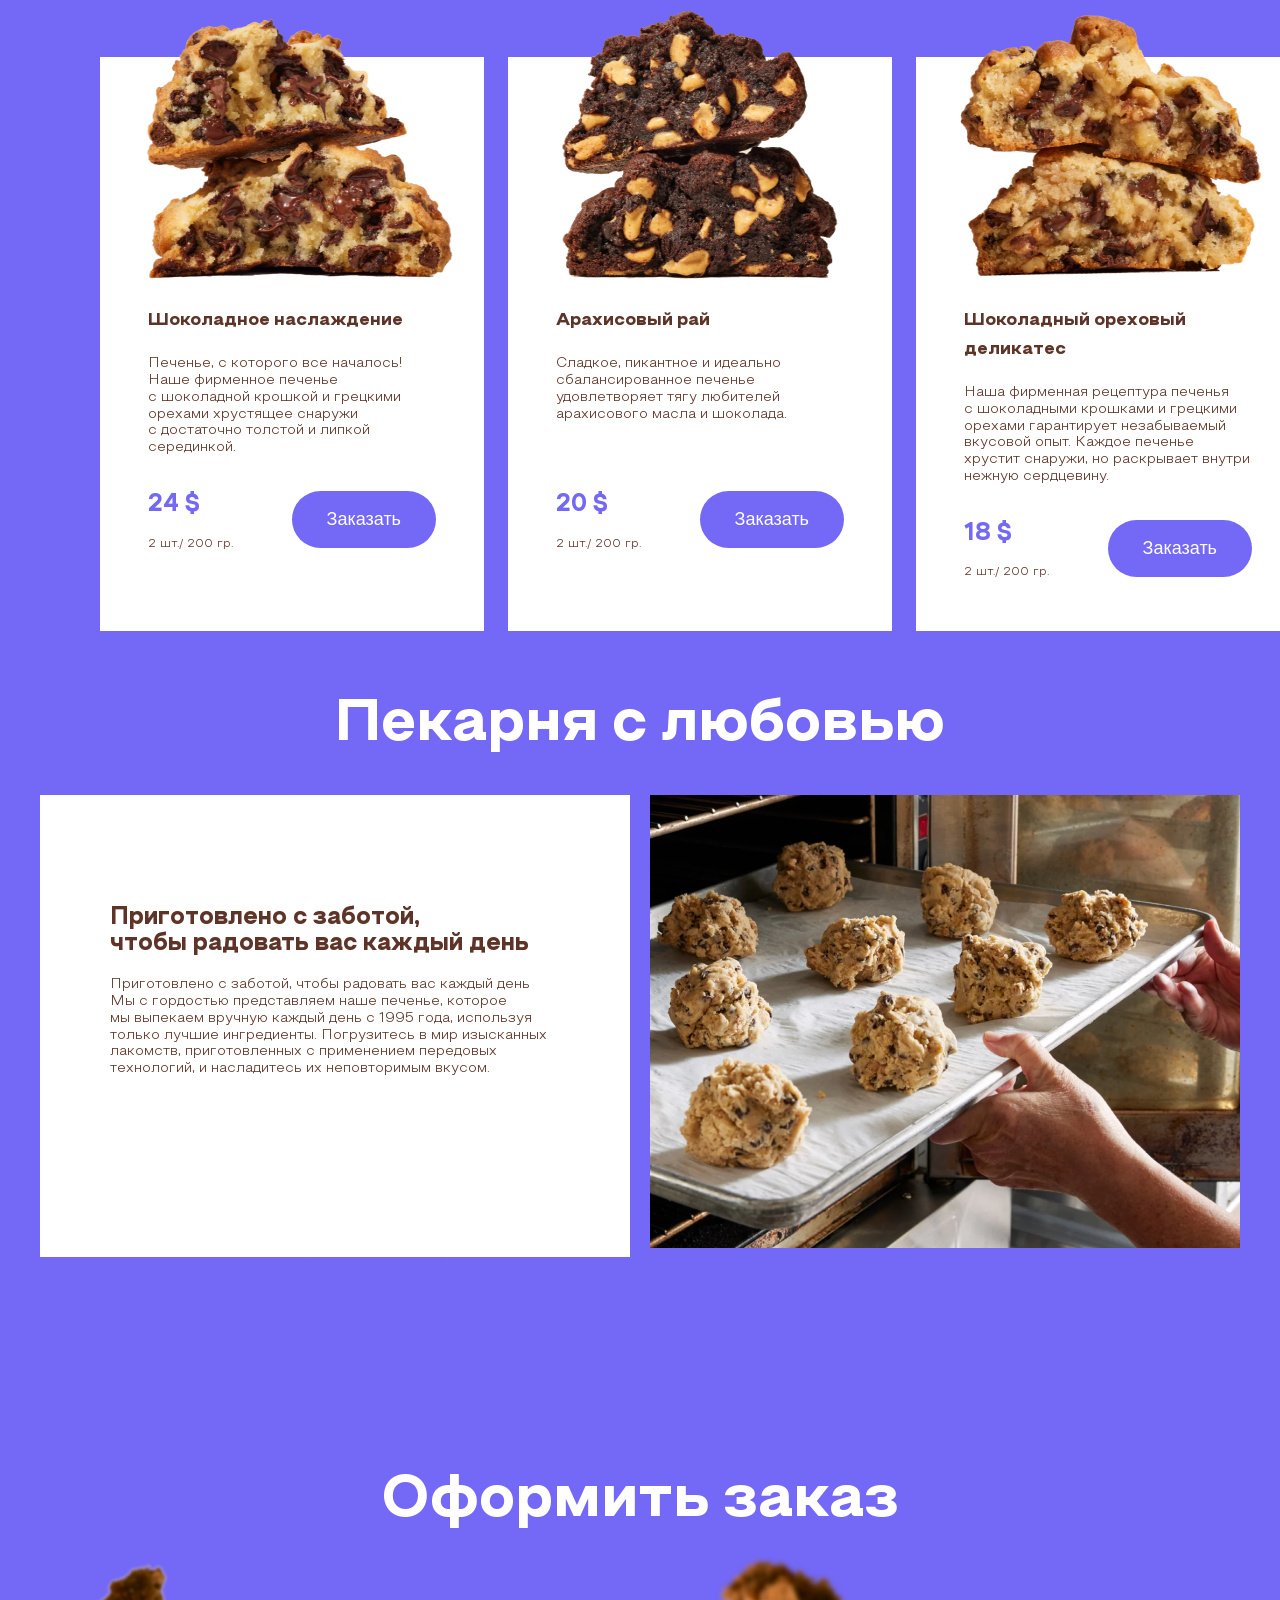
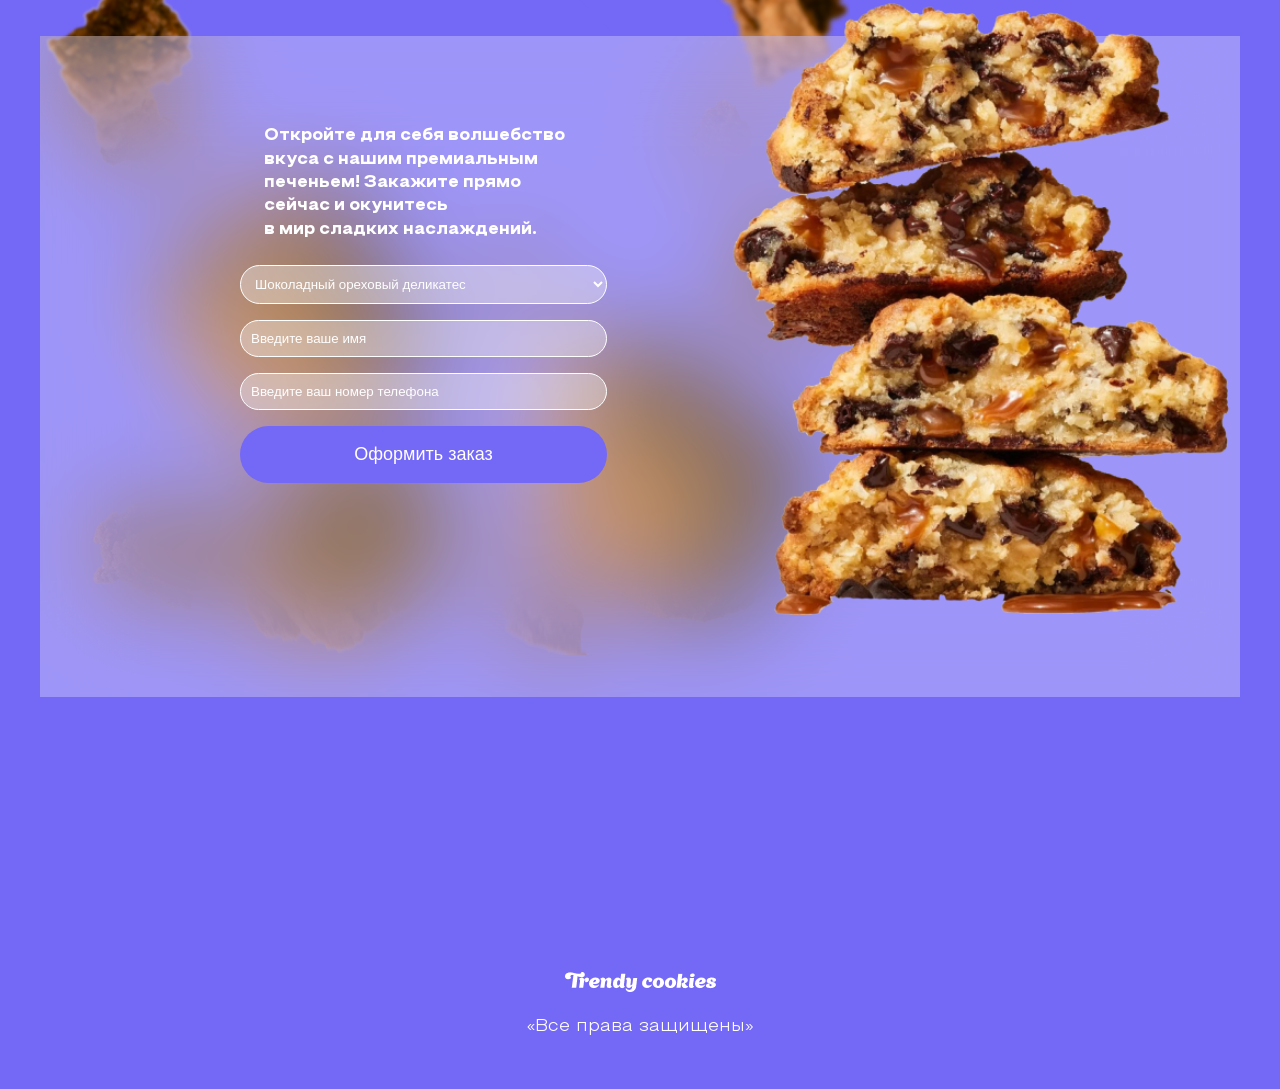
==== commit 5068f0f4: "new commit" ====
--- a/indrx.html
+++ b/indrx.html
@@ -14,17 +14,19 @@
         <img src="images/logo.png" alt="Логотип премиального печенья">
       </div>
       <nav class="menu">
-        <ul>
-          <li><a href="#">Каталог</a></li>
-          <li><a href="#">О нас</a></li>
-          <li><a href="#">Оформление заказа</a></li>
-        </ul>
+        <nav class="menu">
+          <ul>
+            <li><a href="#products">Каталог</a></li>
+            <li><a href="#products-love">О нас</a></li>
+            <li><a href="#products-formit">Оформление заказа</a></li>
+          </ul>
+        </nav>
       </nav>
     </div>
   </header>
-
+  
   <main class="main">
-    <section class="hero">
+    <section class="hero" id="hero">
       <div class="main_container">
         <img src="images/line1.png" alt="line" class="line1">
         <div class="main_info">
@@ -32,14 +34,14 @@
           <p class="main_text">Наши рецепты вдыхают жизнь в изысканность ингредиентов: ароматное натуральное масло, свежие сливки, чистый мёд и отборная мука. Мы тщательно отбираем каждый компонент премиального печенья, стремясь подарить вам истинное кулинарное наслаждение..</p>
         </div>
         <div class="main_action">
-          <button class="button">Заказать</button>
+          <button class="button"  href="#products-formit" >Заказать</button>
         </div>
         <img src="./images/cookie.png" alt="Изображение печенья с различными вкусами и ароматами" class="main_image">
       </div>
     </section>
 
 
-    <section class="products">
+    <section class="products" id="products">
       <div class="products-container">
         <img src="images/line2.png" alt="line"  class="line2">
         <h2 class="common-title">Выберите печенье</h2>
@@ -56,7 +58,7 @@
                   <div class="products-item-price">20 $</div>
                   <div class="products-item-weight">2 шт./ 200 гр.</div>
                 </div>
-                <button class="order-button">Заказать</button>
+                <button class="order-button" href="#products-formit" >Заказать</button>
               </div>
             </div>
              </div>
@@ -74,7 +76,7 @@
                     <div class="products-item-price">24 $</div>
                     <div class="products-item-weight">2 шт./ 200 гр.</div>
                   </div>
-                  <button class="order-button">Заказать</button>
+                  <button class="order-button"  href="#products-formit" >Заказать</button>
                 </div>
               </div>
              </div>
@@ -91,7 +93,7 @@
                       <div class="products-item-price">18 $</div>
                       <div class="products-item-weight">2 шт./ 200 гр.</div>
                     </div>
-                    <button class="order-button">Заказать</button>
+                    <button class="order-button"  href="#products-formit" >Заказать</button>
                   </div>
                 </div>
              </div>
@@ -108,7 +110,7 @@
                         <div class="products-item-price">24 $</div>
                         <div class="products-item-weight">2 шт./ 200 гр.</div>
                       </div>
-                      <button class="order-button">Заказать</button>
+                      <button class="order-button"  href="#products-formit" >Заказать</button>
                     </div>
                   </div>
              </div>
@@ -125,7 +127,7 @@
                           <div class="products-item-price">20 $</div>
                           <div class="products-item-weight">2 шт./ 200 гр.</div>
                         </div>
-                        <button class="order-button">Заказать</button>
+                        <button class="order-button"  href="#products-formit" >Заказать</button>
                       </div>
                     </div>
              </div>
@@ -142,7 +144,7 @@
                             <div class="products-item-price">18 $</div>
                             <div class="products-item-weight">2 шт./ 200 гр.</div>
                           </div>
-                          <button class="order-button">Заказать</button>
+                          <button class="order-button"  href="#products-formit" >Заказать</button>
                         </div>
                       </div>
              </div>
@@ -151,7 +153,7 @@
       </div>
     </section>
 
-    <section class="products-love">
+    <section class="products-love" id="products-love">
         <div class="products-container">
           <h2  class="common-title"> Пекарня с любовью</h2>
           <div class="products-love-items">
@@ -167,7 +169,7 @@
       </div>
     </section>
 
-    <section class="products-formit">
+    <section class="products-formit" id="products-formit">
       <img src="./images/line3.png" alt="line"  class="line3">
       <div class="products-order">
         <h2 class="common-title">Оформить заказ</h2>
@@ -204,5 +206,18 @@
       </div>
     </footer>
   </main>
+  <script>
+   // Выберите все кнопки "Заказать"
+const orderButtons = document.querySelectorAll('.order-button');
+
+// Добавьте обработчик клика для каждой кнопки
+orderButtons.forEach(button => {
+  button.addEventListener('click', function(event) {
+    event.preventDefault(); // предотвратите стандартное поведение ссылки
+    const productsFormitSection = document.getElementById('products-formit');
+    productsFormitSection.scrollIntoView({ behavior: 'smooth' });
+  });
+});
+  </script>
 </body>
 </html>
--- a/styles.css
+++ b/styles.css
@@ -343,3 +343,4 @@
   top: -920px;
   left: 0;
 }
+
